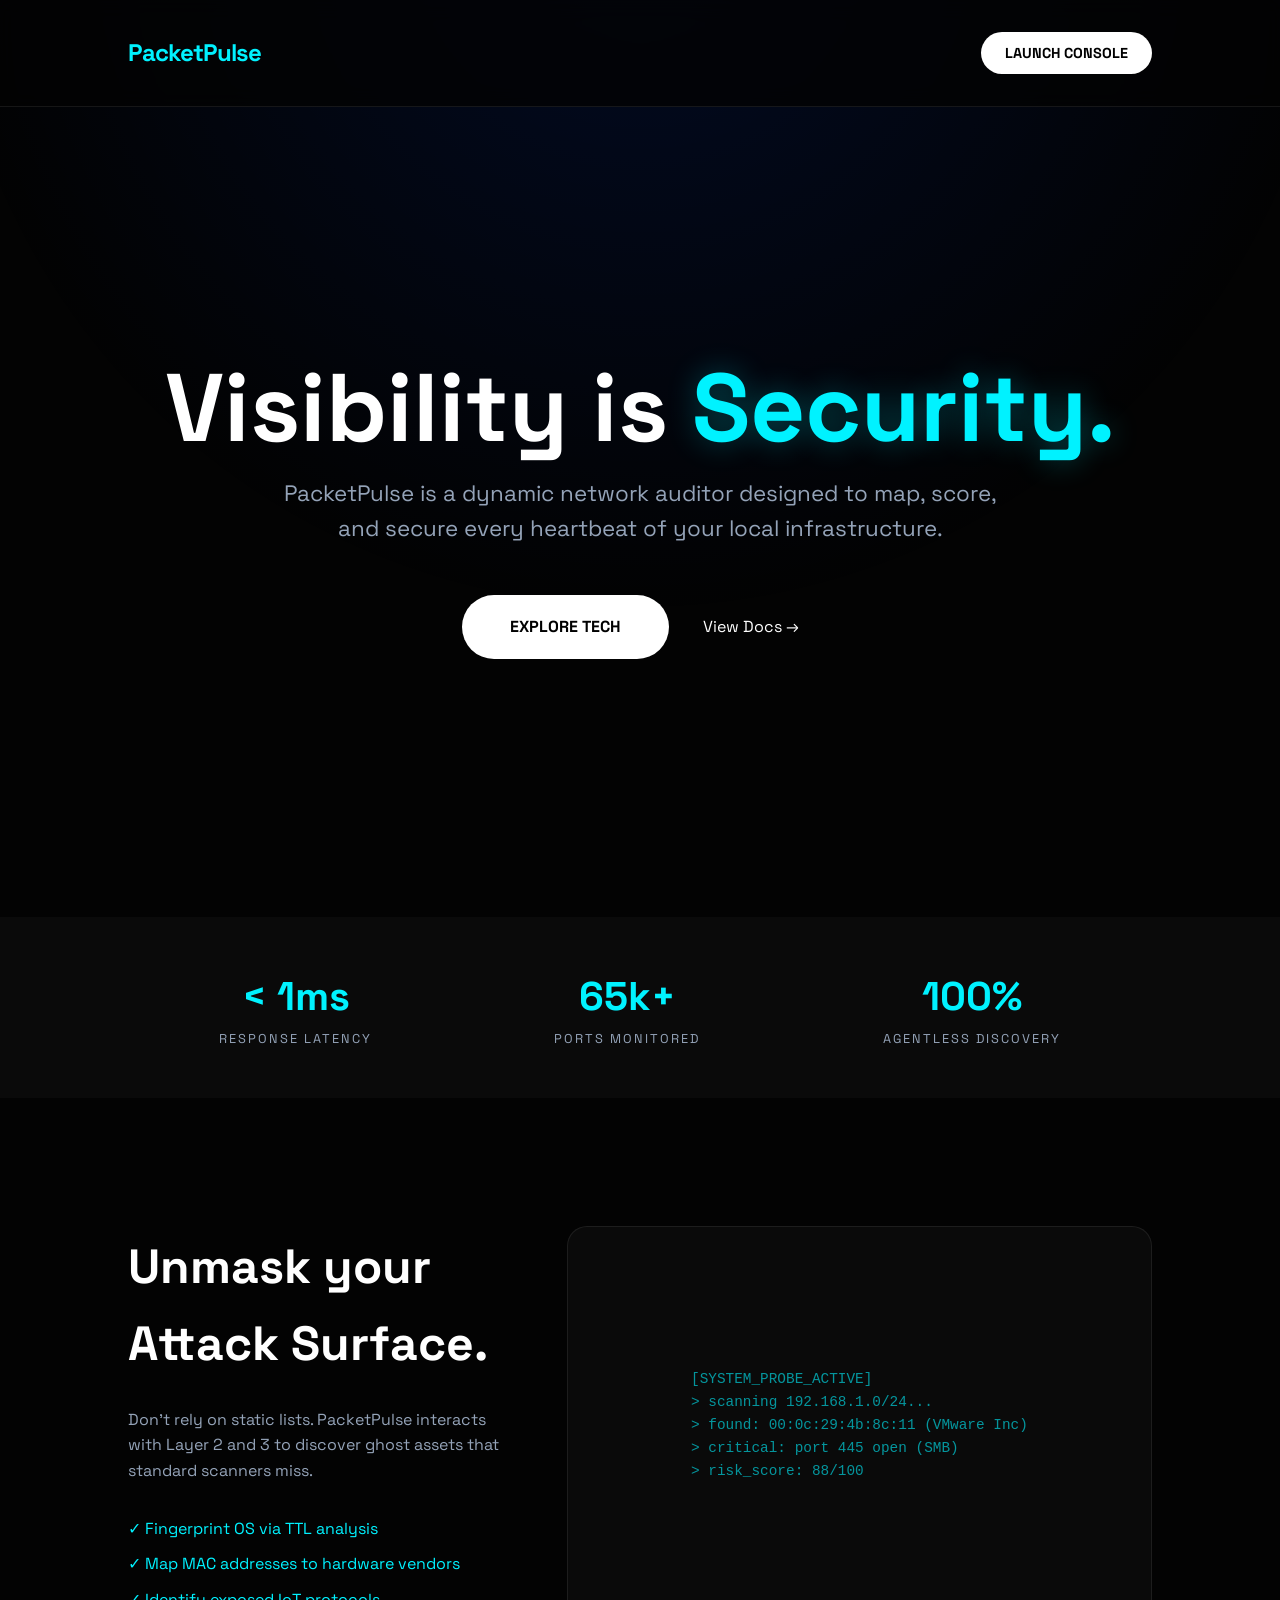
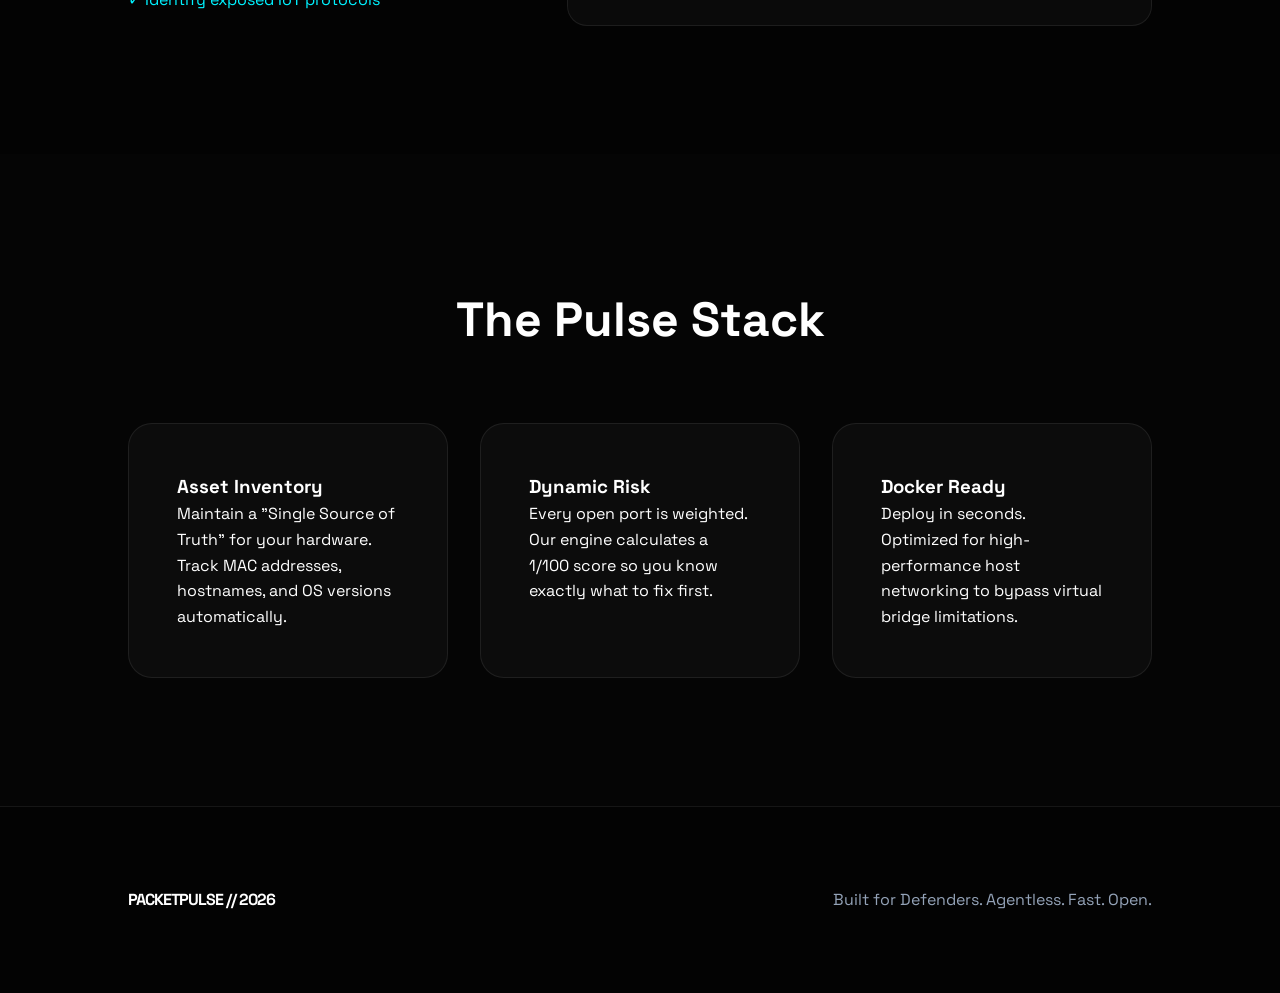
==== index.html @ d73a95e6 "Update and rename lp.py to index.html" ====
<!DOCTYPE html>
<html lang="en">
<head>
    <meta charset="UTF-8">
    <meta name="viewport" content="width=device-width, initial-scale=1.0">
    <title>PacketPulse | Advanced Network Intelligence</title>
    <style>
        @import url('https://fonts.googleapis.com/css2?family=Space+Grotesk:wght@300;500;700&display=swap');

        :root {
            --bg: #030303;
            --accent: #00f2ff;
            --surface: #0a0a0a;
            --glass: rgba(255, 255, 255, 0.03);
            --border: rgba(255, 255, 255, 0.08);
            --text-dim: #94a3b8;
        }

        * { margin: 0; padding: 0; box-sizing: border-box; scroll-behavior: smooth; }
        body { background-color: var(--bg); color: white; font-family: 'Space Grotesk', sans-serif; line-height: 1.6; }

        /* Background Visuals */
        .glow {
            position: fixed; top: 0; left: 50%; transform: translateX(-50%);
            width: 100vw; height: 100vh;
            background: radial-gradient(circle at 50% -10%, #0044ff22 0%, transparent 60%);
            z-index: -1;
        }

        nav { display: flex; justify-content: space-between; align-items: center; padding: 2rem 10%; border-bottom: 1px solid var(--border); position: sticky; top: 0; background: rgba(3,3,3,0.8); backdrop-filter: blur(10px); z-index: 1000; }
        .logo { font-size: 1.5rem; font-weight: 700; color: var(--accent); letter-spacing: -1px; }

        /* Hero */
        header { height: 90vh; display: flex; flex-direction: column; justify-content: center; align-items: center; text-align: center; padding: 0 10%; }
        h1 { font-size: clamp(3.5rem, 10vw, 6rem); margin-bottom: 1.5rem; line-height: 0.9; font-weight: 700; }
        h1 span { color: var(--accent); text-shadow: 0 0 30px rgba(0, 242, 255, 0.3); }
        .subtitle { font-size: 1.4rem; color: var(--text-dim); max-width: 750px; margin-bottom: 3rem; }

        /* Stats Strip */
        .stats-bar { display: flex; justify-content: space-around; padding: 3rem 10%; background: var(--surface); border-y: 1px solid var(--border); }
        .stat-item { text-align: center; }
        .stat-item h2 { font-size: 2.5rem; color: var(--accent); }
        .stat-item p { color: var(--text-dim); text-transform: uppercase; font-size: 0.8rem; letter-spacing: 2px; }

        /* Product Showcase Section */
        .showcase { padding: 8rem 10%; display: flex; align-items: center; gap: 50px; }
        .showcase-text { flex: 1; }
        .showcase-visual { flex: 1.5; background: var(--glass); border: 1px solid var(--border); height: 400px; border-radius: 20px; display: flex; align-items: center; justify-content: center; position: relative; overflow: hidden; }
        .code-box { font-family: monospace; color: var(--accent); opacity: 0.6; padding: 20px; font-size: 0.9rem; }

        /* Tech Stack Grid */
        .stack-section { padding: 8rem 10%; background: #050505; }
        .grid { display: grid; grid-template-columns: repeat(auto-fit, minmax(280px, 1fr)); gap: 2rem; margin-top: 4rem; }
        .card { padding: 3rem; background: var(--glass); border: 1px solid var(--border); border-radius: 24px; transition: 0.4s; }
        .card:hover { border-color: var(--accent); background: rgba(0, 242, 255, 0.02); }

        .cta-btn { background: white; color: black; padding: 1.2rem 3rem; border-radius: 50px; text-decoration: none; font-weight: 700; transition: 0.3s; }
        .cta-btn:hover { background: var(--accent); transform: scale(1.05); }

        footer { padding: 5rem 10%; border-top: 1px solid var(--border); display: flex; justify-content: space-between; align-items: center; color: var(--text-dim); }
    </style>
</head>
<body>
    <div class="glow"></div>
    <nav>
        <div class="logo">PacketPulse</div>
        <a href="#" class="cta-btn" style="padding: 0.6rem 1.5rem; font-size: 0.9rem;">LAUNCH CONSOLE</a>
    </nav>

    <header>
        <h1>Visibility is <span>Security.</span></h1>
        <p class="subtitle">PacketPulse is a dynamic network auditor designed to map, score, and secure every heartbeat of your local infrastructure.</p>
        <div style="display: flex; gap: 15px;">
            <a href="#features" class="cta-btn">EXPLORE TECH</a>
            <a href="#" style="color: white; padding: 1.2rem; text-decoration: none;">View Docs →</a>
        </div>
    </header>

    <div class="stats-bar">
        <div class="stat-item"><h2>< 1ms</h2><p>Response Latency</p></div>
        <div class="stat-item"><h2>65k+</h2><p>Ports Monitored</p></div>
        <div class="stat-item"><h2>100%</h2><p>Agentless Discovery</p></div>
    </div>

    <section id="features" class="showcase">
        <div class="showcase-text">
            <h2 style="font-size: 3rem; margin-bottom: 1.5rem;">Unmask your <br>Attack Surface.</h2>
            <p style="color: var(--text-dim); margin-bottom: 2rem;">Don't rely on static lists. PacketPulse interacts with Layer 2 and 3 to discover ghost assets that standard scanners miss.</p>
            <ul style="list-style: none; color: var(--accent);">
                <li style="margin-bottom: 10px;">✓ Fingerprint OS via TTL analysis</li>
                <li style="margin-bottom: 10px;">✓ Map MAC addresses to hardware vendors</li>
                <li style="margin-bottom: 10px;">✓ Identify exposed IoT protocols</li>
            </ul>
        </div>
        <div class="showcase-visual">
            <div class="code-box">
                [SYSTEM_PROBE_ACTIVE]<br>
                > scanning 192.168.1.0/24...<br>
                > found: 00:0c:29:4b:8c:11 (VMware Inc)<br>
                > critical: port 445 open (SMB)<br>
                > risk_score: 88/100
            </div>
        </div>
    </section>
    
    

    <section class="stack-section">
        <h2 style="text-align: center; font-size: 3rem;">The Pulse Stack</h2>
        <div class="grid">
            <div class="card">
                <h3>Asset Inventory</h3>
                <p>Maintain a "Single Source of Truth" for your hardware. Track MAC addresses, hostnames, and OS versions automatically.</p>
            </div>
            <div class="card">
                <h3>Dynamic Risk</h3>
                <p>Every open port is weighted. Our engine calculates a 1/100 score so you know exactly what to fix first.</p>
            </div>
            <div class="card">
                <h3>Docker Ready</h3>
                <p>Deploy in seconds. Optimized for high-performance host networking to bypass virtual bridge limitations.</p>
            </div>
        </div>
    </section>

    <footer>
        <div class="logo" style="font-size: 1rem; color: white;">PACKETPULSE // 2026</div>
        <div>Built for Defenders. Agentless. Fast. Open.</div>
    </footer>
</body>
</html>
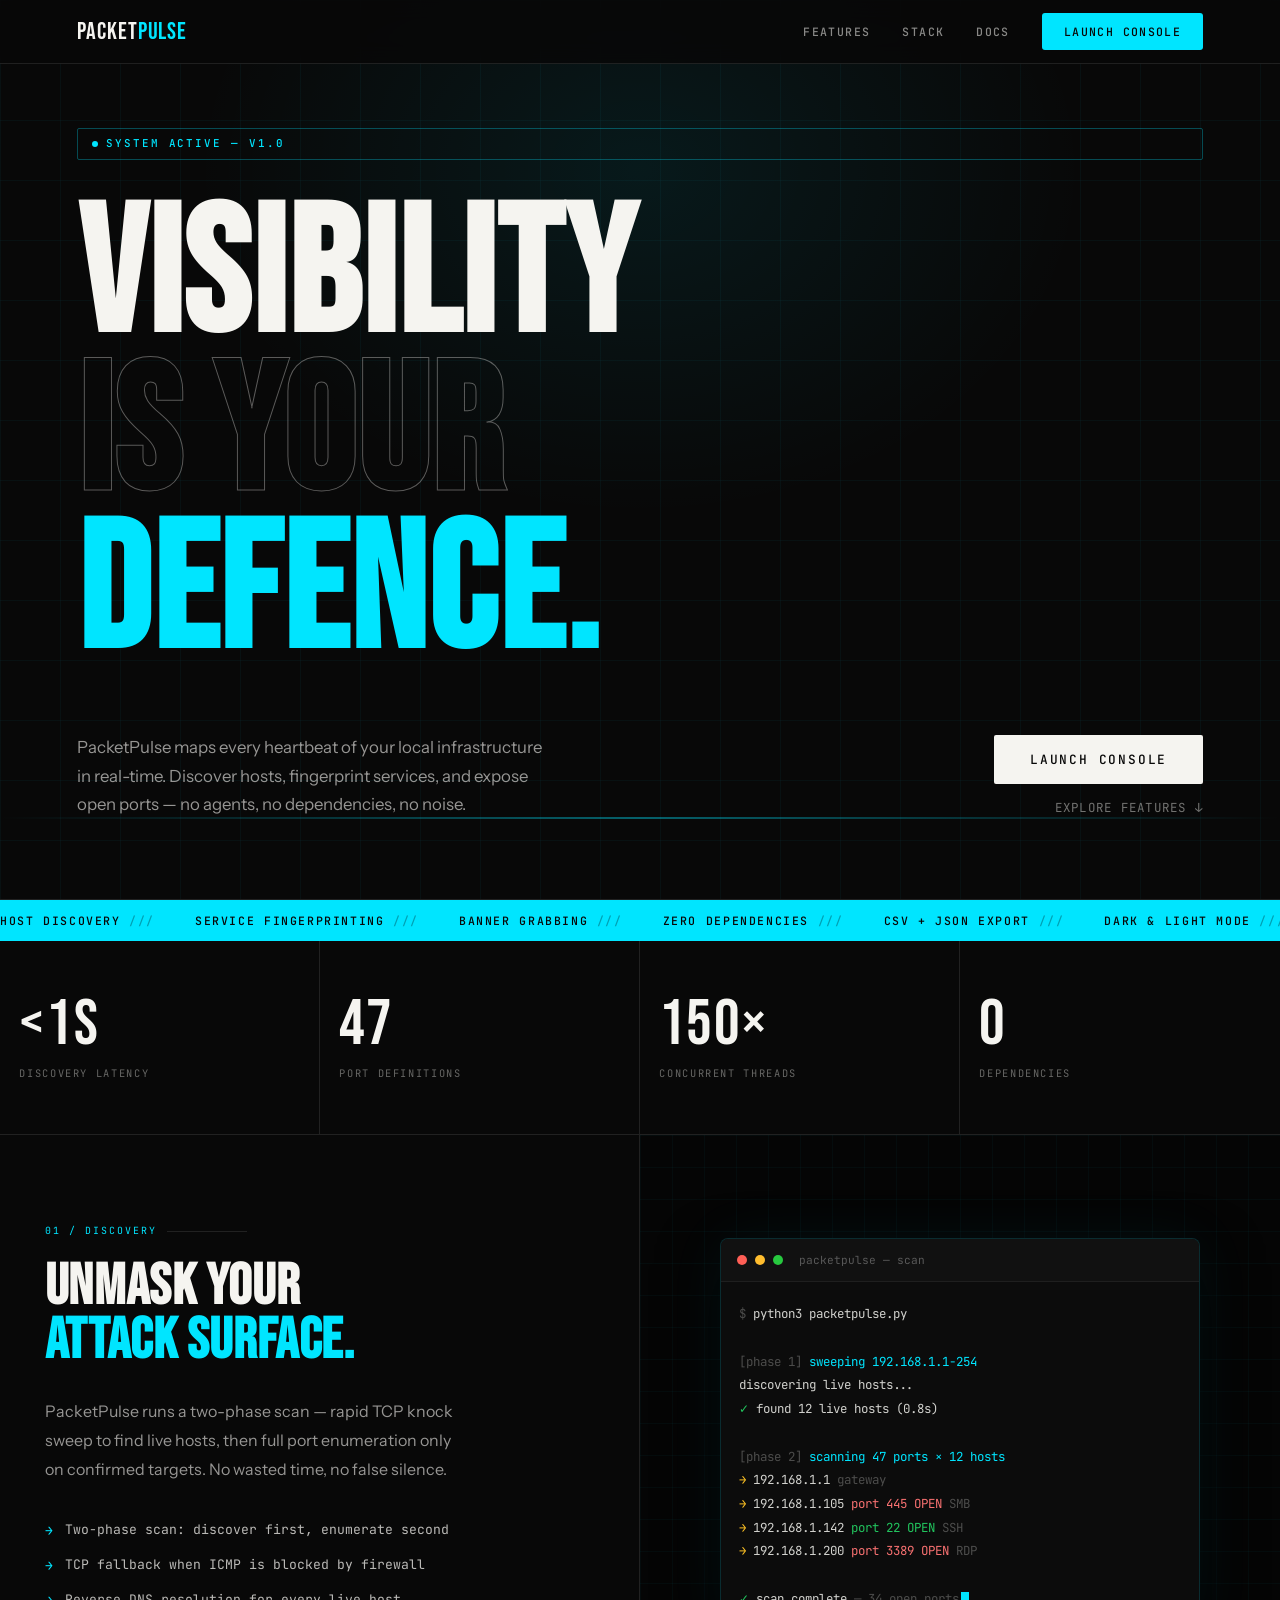
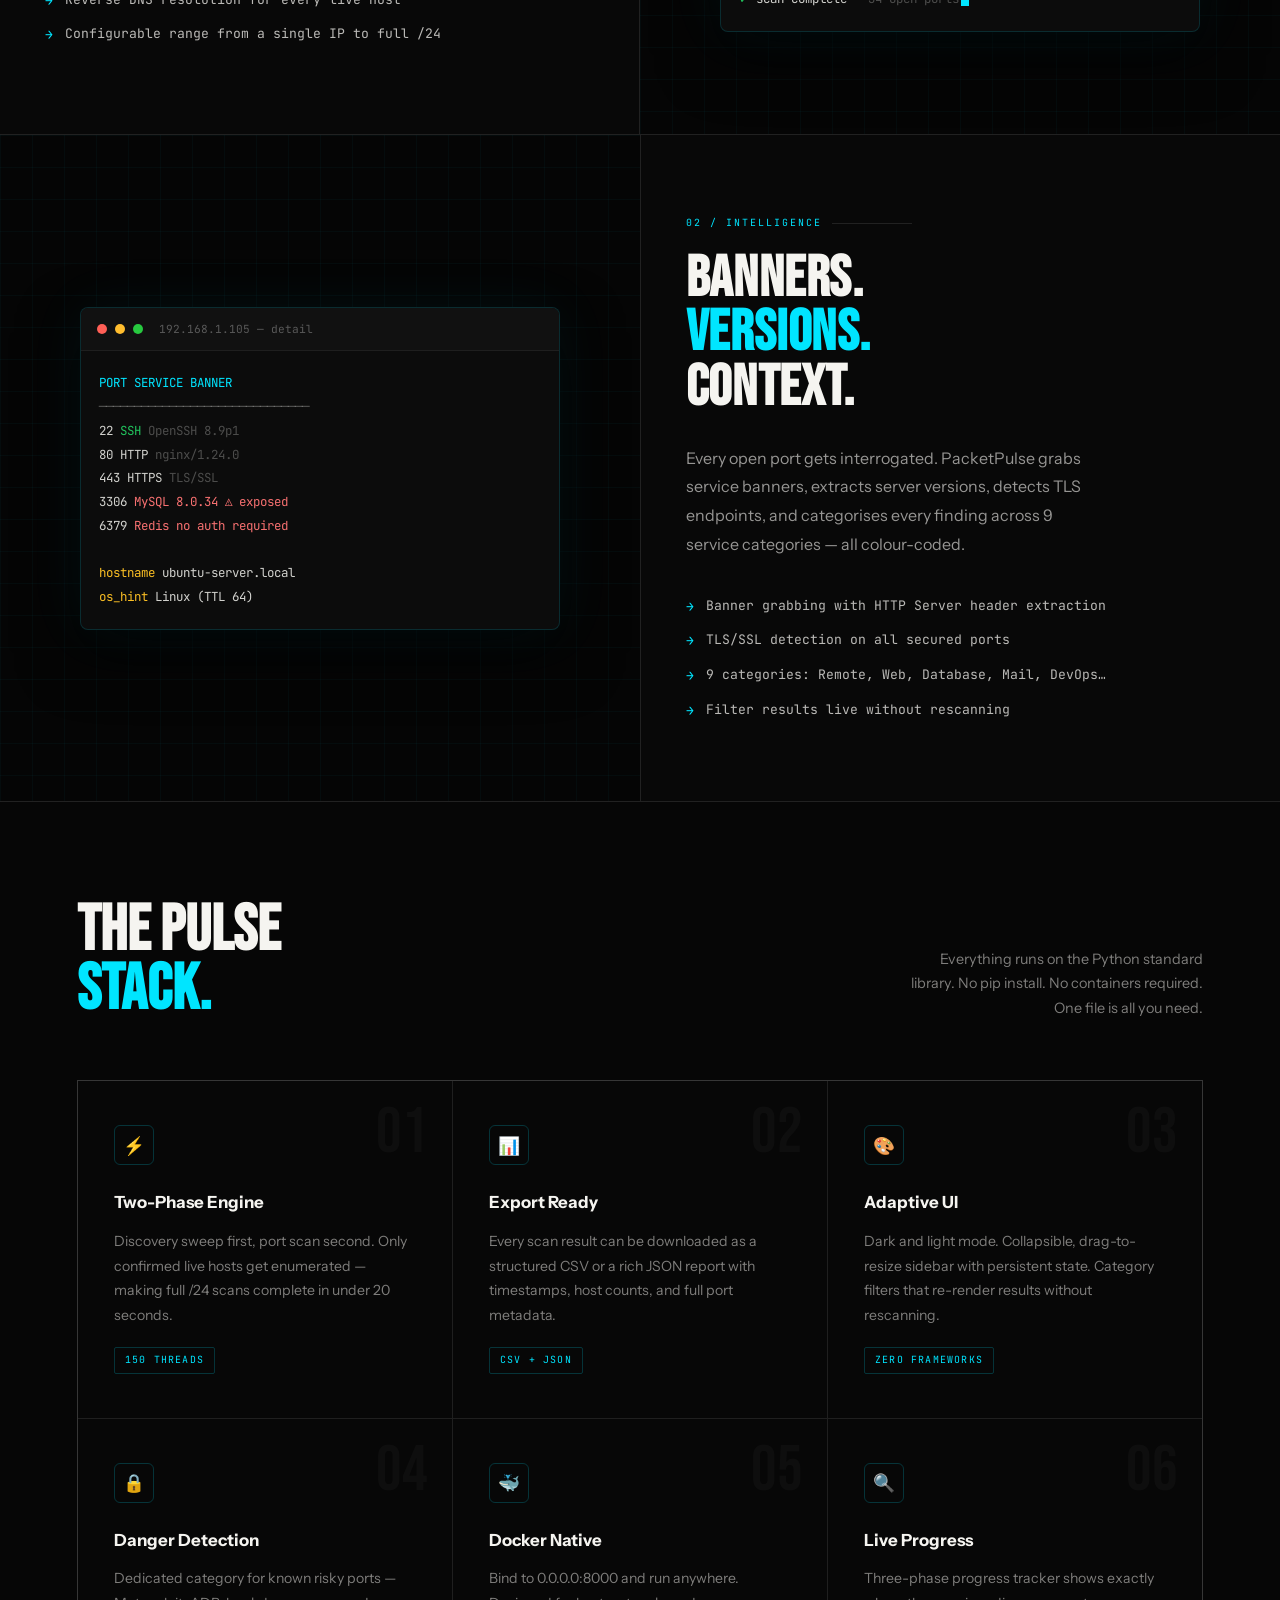
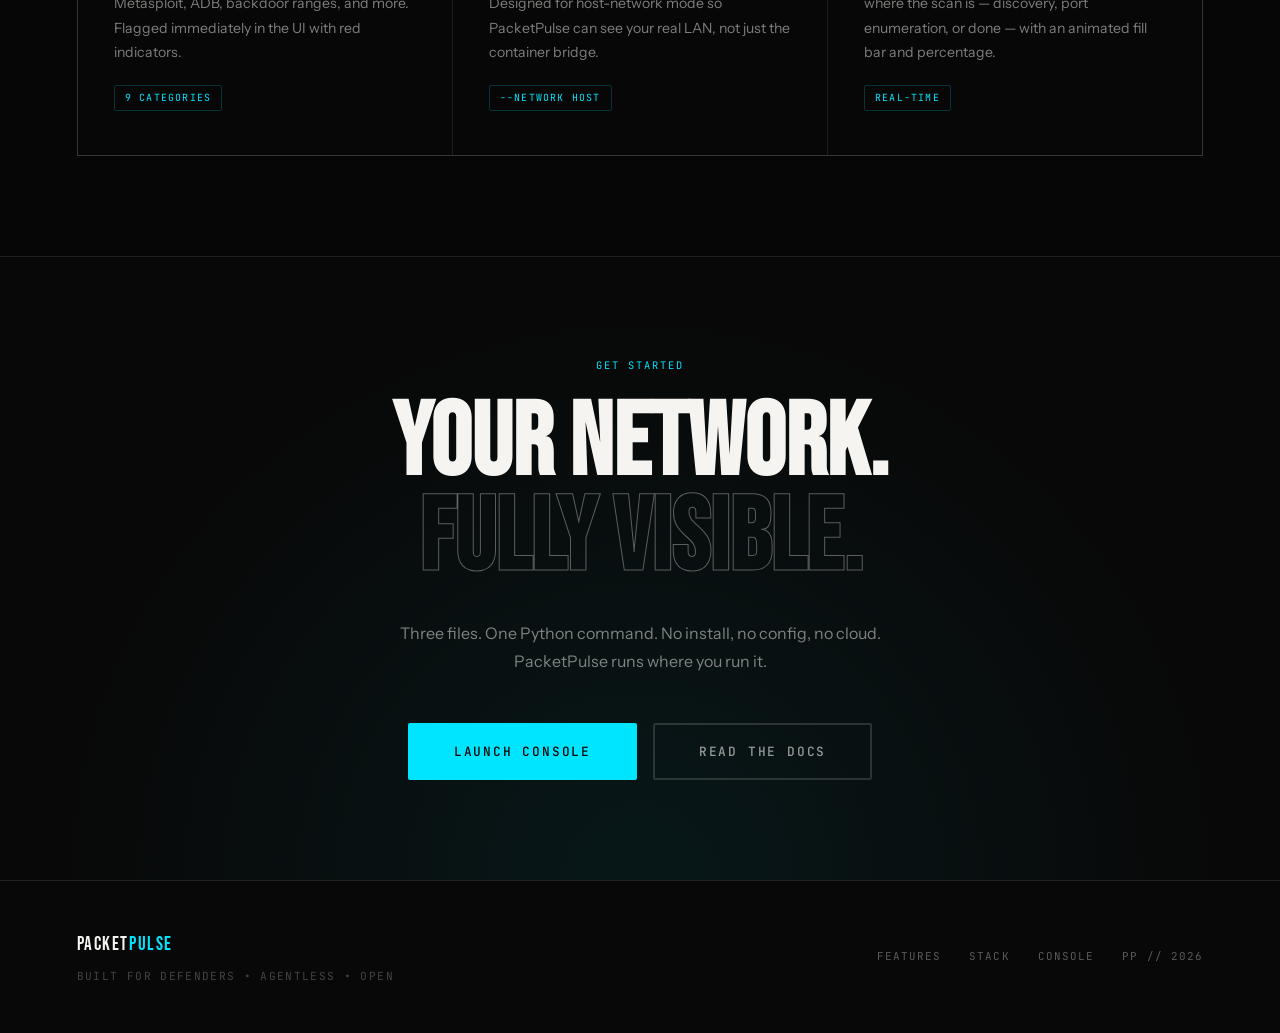
==== commit 0346e16b: "Add files via upload" ====
--- a/index.html
+++ b/index.html
@@ -1,131 +1,976 @@
 <!DOCTYPE html>
 <html lang="en">
 <head>
-    <meta charset="UTF-8">
-    <meta name="viewport" content="width=device-width, initial-scale=1.0">
-    <title>PacketPulse | Advanced Network Intelligence</title>
-    <style>
-        @import url('https://fonts.googleapis.com/css2?family=Space+Grotesk:wght@300;500;700&display=swap');
-
-        :root {
-            --bg: #030303;
-            --accent: #00f2ff;
-            --surface: #0a0a0a;
-            --glass: rgba(255, 255, 255, 0.03);
-            --border: rgba(255, 255, 255, 0.08);
-            --text-dim: #94a3b8;
-        }
-
-        * { margin: 0; padding: 0; box-sizing: border-box; scroll-behavior: smooth; }
-        body { background-color: var(--bg); color: white; font-family: 'Space Grotesk', sans-serif; line-height: 1.6; }
-
-        /* Background Visuals */
-        .glow {
-            position: fixed; top: 0; left: 50%; transform: translateX(-50%);
-            width: 100vw; height: 100vh;
-            background: radial-gradient(circle at 50% -10%, #0044ff22 0%, transparent 60%);
-            z-index: -1;
-        }
-
-        nav { display: flex; justify-content: space-between; align-items: center; padding: 2rem 10%; border-bottom: 1px solid var(--border); position: sticky; top: 0; background: rgba(3,3,3,0.8); backdrop-filter: blur(10px); z-index: 1000; }
-        .logo { font-size: 1.5rem; font-weight: 700; color: var(--accent); letter-spacing: -1px; }
-
-        /* Hero */
-        header { height: 90vh; display: flex; flex-direction: column; justify-content: center; align-items: center; text-align: center; padding: 0 10%; }
-        h1 { font-size: clamp(3.5rem, 10vw, 6rem); margin-bottom: 1.5rem; line-height: 0.9; font-weight: 700; }
-        h1 span { color: var(--accent); text-shadow: 0 0 30px rgba(0, 242, 255, 0.3); }
-        .subtitle { font-size: 1.4rem; color: var(--text-dim); max-width: 750px; margin-bottom: 3rem; }
-
-        /* Stats Strip */
-        .stats-bar { display: flex; justify-content: space-around; padding: 3rem 10%; background: var(--surface); border-y: 1px solid var(--border); }
-        .stat-item { text-align: center; }
-        .stat-item h2 { font-size: 2.5rem; color: var(--accent); }
-        .stat-item p { color: var(--text-dim); text-transform: uppercase; font-size: 0.8rem; letter-spacing: 2px; }
-
-        /* Product Showcase Section */
-        .showcase { padding: 8rem 10%; display: flex; align-items: center; gap: 50px; }
-        .showcase-text { flex: 1; }
-        .showcase-visual { flex: 1.5; background: var(--glass); border: 1px solid var(--border); height: 400px; border-radius: 20px; display: flex; align-items: center; justify-content: center; position: relative; overflow: hidden; }
-        .code-box { font-family: monospace; color: var(--accent); opacity: 0.6; padding: 20px; font-size: 0.9rem; }
-
-        /* Tech Stack Grid */
-        .stack-section { padding: 8rem 10%; background: #050505; }
-        .grid { display: grid; grid-template-columns: repeat(auto-fit, minmax(280px, 1fr)); gap: 2rem; margin-top: 4rem; }
-        .card { padding: 3rem; background: var(--glass); border: 1px solid var(--border); border-radius: 24px; transition: 0.4s; }
-        .card:hover { border-color: var(--accent); background: rgba(0, 242, 255, 0.02); }
-
-        .cta-btn { background: white; color: black; padding: 1.2rem 3rem; border-radius: 50px; text-decoration: none; font-weight: 700; transition: 0.3s; }
-        .cta-btn:hover { background: var(--accent); transform: scale(1.05); }
-
-        footer { padding: 5rem 10%; border-top: 1px solid var(--border); display: flex; justify-content: space-between; align-items: center; color: var(--text-dim); }
-    </style>
+  <meta charset="UTF-8">
+  <meta name="viewport" content="width=device-width, initial-scale=1.0">
+  <title>PacketPulse | Network Intelligence</title>
+  <link rel="preconnect" href="https://fonts.googleapis.com">
+  <link href="https://fonts.googleapis.com/css2?family=Bebas+Neue&family=Instrument+Sans:wght@400;500;600;700&family=JetBrains+Mono:wght@400;500&display=swap" rel="stylesheet">
+  <style>
+    /* ── TOKENS ── */
+    :root {
+      --black:   #080808;
+      --white:   #f5f4f0;
+      --ink:     #111111;
+      --paper:   #f5f4f0;
+      --cyan:    #00e5ff;
+      --red:     #ff2d2d;
+      --dim:     #6b7280;
+      --rule:    rgba(255,255,255,0.1);
+      --rule-dk: rgba(0,0,0,0.1);
+      --mono:    'JetBrains Mono', monospace;
+      --sans:    'Instrument Sans', sans-serif;
+      --display: 'Bebas Neue', sans-serif;
+    }
+
+    /* ── RESET ── */
+    *, *::before, *::after { box-sizing: border-box; margin: 0; padding: 0; }
+    html { scroll-behavior: smooth; }
+    body {
+      background: var(--black);
+      color: var(--white);
+      font-family: var(--sans);
+      font-size: 16px;
+      line-height: 1.65;
+      overflow-x: hidden;
+      -webkit-font-smoothing: antialiased;
+    }
+    a { text-decoration: none; }
+
+    /* ── CURSOR ── */
+    body { cursor: crosshair; }
+    a, button { cursor: pointer; }
+
+    /* ── NAV ── */
+    nav {
+      position: fixed;
+      top: 0; left: 0; right: 0;
+      z-index: 100;
+      display: flex;
+      align-items: center;
+      justify-content: space-between;
+      padding: 0 6%;
+      height: 64px;
+      border-bottom: 1px solid var(--rule);
+      background: rgba(8,8,8,0.85);
+      backdrop-filter: blur(12px);
+    }
+    .nav-logo {
+      font-family: var(--display);
+      font-size: 1.5rem;
+      letter-spacing: 0.04em;
+      color: var(--white);
+    }
+    .nav-logo em { font-style: normal; color: var(--cyan); }
+    .nav-right { display: flex; align-items: center; gap: 32px; }
+    .nav-link {
+      font-family: var(--mono);
+      font-size: 0.72rem;
+      font-weight: 500;
+      letter-spacing: 0.12em;
+      text-transform: uppercase;
+      color: rgba(245,244,240,0.55);
+      transition: color 0.2s;
+    }
+    .nav-link:hover { color: var(--white); }
+    .nav-cta {
+      font-family: var(--mono);
+      font-size: 0.72rem;
+      font-weight: 500;
+      letter-spacing: 0.12em;
+      text-transform: uppercase;
+      color: var(--black);
+      background: var(--cyan);
+      padding: 9px 22px;
+      border-radius: 3px;
+      transition: background 0.2s, transform 0.15s;
+    }
+    .nav-cta:hover { background: #fff; transform: translateY(-1px); }
+
+    /* ── HERO ── */
+    .hero {
+      min-height: 100vh;
+      display: flex;
+      flex-direction: column;
+      justify-content: flex-end;
+      padding: 0 6% 80px;
+      padding-top: 64px;
+      position: relative;
+      border-bottom: 1px solid var(--rule);
+      overflow: hidden;
+    }
+
+    /* Animated scan grid */
+    .hero-grid {
+      position: absolute;
+      inset: 0;
+      background-image:
+        linear-gradient(rgba(0,229,255,0.04) 1px, transparent 1px),
+        linear-gradient(90deg, rgba(0,229,255,0.04) 1px, transparent 1px);
+      background-size: 60px 60px;
+      animation: gridDrift 20s linear infinite;
+    }
+    @keyframes gridDrift {
+      from { background-position: 0 0; }
+      to   { background-position: 60px 60px; }
+    }
+
+    /* Radial glow */
+    .hero-glow {
+      position: absolute;
+      top: -20%;
+      left: 50%;
+      transform: translateX(-50%);
+      width: 900px;
+      height: 700px;
+      background: radial-gradient(ellipse at center, rgba(0,229,255,0.08) 0%, transparent 70%);
+      pointer-events: none;
+    }
+
+    /* Scan line */
+    .scan-line {
+      position: absolute;
+      left: 0; right: 0;
+      height: 2px;
+      background: linear-gradient(90deg, transparent, var(--cyan), transparent);
+      animation: scanDown 4s ease-in-out infinite;
+      opacity: 0.4;
+    }
+    @keyframes scanDown {
+      0%   { top: 0%; opacity: 0; }
+      10%  { opacity: 0.4; }
+      90%  { opacity: 0.4; }
+      100% { top: 100%; opacity: 0; }
+    }
+
+    /* Label chip */
+    .hero-chip {
+      font-family: var(--mono);
+      font-size: 0.68rem;
+      font-weight: 500;
+      letter-spacing: 0.18em;
+      text-transform: uppercase;
+      color: var(--cyan);
+      border: 1px solid rgba(0,229,255,0.3);
+      padding: 6px 14px;
+      border-radius: 2px;
+      display: inline-flex;
+      align-items: center;
+      gap: 8px;
+      margin-bottom: 40px;
+      position: relative;
+      z-index: 1;
+    }
+    .hero-chip::before {
+      content: '';
+      width: 6px; height: 6px;
+      border-radius: 50%;
+      background: var(--cyan);
+      animation: blink 1.4s infinite;
+    }
+    @keyframes blink { 0%,100%{opacity:1} 50%{opacity:0.2} }
+
+    .hero-heading {
+      font-family: var(--display);
+      font-size: clamp(5rem, 14vw, 13rem);
+      line-height: 0.88;
+      letter-spacing: 0.01em;
+      position: relative;
+      z-index: 1;
+      animation: fadeUp 0.9s ease both;
+    }
+    .hero-heading .line-1 { display: block; }
+    .hero-heading .line-2 {
+      display: block;
+      color: transparent;
+      -webkit-text-stroke: 1px rgba(245,244,240,0.35);
+      animation: fadeUp 0.9s 0.15s ease both;
+    }
+    .hero-heading .line-3 {
+      display: block;
+      color: var(--cyan);
+      animation: fadeUp 0.9s 0.3s ease both;
+    }
+
+    @keyframes fadeUp {
+      from { opacity:0; transform: translateY(40px); }
+      to   { opacity:1; transform: translateY(0); }
+    }
+
+    .hero-bottom {
+      display: flex;
+      align-items: flex-end;
+      justify-content: space-between;
+      margin-top: 60px;
+      position: relative;
+      z-index: 1;
+      animation: fadeUp 0.9s 0.45s ease both;
+    }
+    .hero-desc {
+      max-width: 480px;
+      font-size: 1.05rem;
+      color: rgba(245,244,240,0.6);
+      line-height: 1.7;
+    }
+    .hero-actions {
+      display: flex;
+      flex-direction: column;
+      align-items: flex-end;
+      gap: 14px;
+    }
+    .btn-primary {
+      font-family: var(--mono);
+      font-size: 0.8rem;
+      font-weight: 500;
+      letter-spacing: 0.14em;
+      text-transform: uppercase;
+      color: var(--black);
+      background: var(--white);
+      padding: 14px 36px;
+      border-radius: 2px;
+      border: none;
+      display: inline-block;
+      transition: background 0.2s, transform 0.15s;
+    }
+    .btn-primary:hover { background: var(--cyan); transform: translateY(-2px); }
+    .btn-ghost {
+      font-family: var(--mono);
+      font-size: 0.78rem;
+      letter-spacing: 0.1em;
+      text-transform: uppercase;
+      color: rgba(245,244,240,0.45);
+      transition: color 0.2s;
+    }
+    .btn-ghost:hover { color: var(--white); }
+
+    /* ── STATS TICKER ── */
+    .ticker {
+      background: var(--cyan);
+      overflow: hidden;
+      white-space: nowrap;
+    }
+    .ticker-inner {
+      display: inline-flex;
+      animation: ticker 28s linear infinite;
+    }
+    .ticker-item {
+      font-family: var(--mono);
+      font-size: 0.72rem;
+      font-weight: 500;
+      letter-spacing: 0.14em;
+      text-transform: uppercase;
+      color: var(--black);
+      padding: 11px 40px 11px 0;
+    }
+    .ticker-sep { color: rgba(0,0,0,0.3); }
+    @keyframes ticker {
+      from { transform: translateX(0); }
+      to   { transform: translateX(-50%); }
+    }
+
+    /* ── STATS STRIP ── */
+    .stats {
+      display: grid;
+      grid-template-columns: repeat(4, 1fr);
+      border-bottom: 1px solid var(--rule);
+    }
+    .stat {
+      padding: 52px 6%;
+      border-right: 1px solid var(--rule);
+      position: relative;
+      overflow: hidden;
+    }
+    .stat:last-child { border-right: none; }
+    .stat-num {
+      font-family: var(--display);
+      font-size: 4rem;
+      letter-spacing: 0.02em;
+      color: var(--white);
+      line-height: 1;
+      margin-bottom: 8px;
+      transition: color 0.3s;
+    }
+    .stat:hover .stat-num { color: var(--cyan); }
+    .stat-label {
+      font-family: var(--mono);
+      font-size: 0.65rem;
+      letter-spacing: 0.16em;
+      text-transform: uppercase;
+      color: rgba(245,244,240,0.4);
+    }
+    .stat::after {
+      content: '';
+      position: absolute;
+      bottom: 0; left: 0; right: 0;
+      height: 2px;
+      background: var(--cyan);
+      transform: scaleX(0);
+      transform-origin: left;
+      transition: transform 0.4s ease;
+    }
+    .stat:hover::after { transform: scaleX(1); }
+
+    /* ── SECTION BASE ── */
+    section { position: relative; }
+    .section-label {
+      font-family: var(--mono);
+      font-size: 0.62rem;
+      letter-spacing: 0.2em;
+      text-transform: uppercase;
+      color: var(--cyan);
+      margin-bottom: 20px;
+      display: flex;
+      align-items: center;
+      gap: 10px;
+    }
+    .section-label::after {
+      content: '';
+      flex: 1;
+      height: 1px;
+      background: var(--rule);
+      max-width: 80px;
+    }
+
+    /* ── FEATURE SPLIT ── */
+    .feature-split {
+      display: grid;
+      grid-template-columns: 1fr 1fr;
+      min-height: 600px;
+      border-bottom: 1px solid var(--rule);
+    }
+    .feature-split:nth-child(even) { direction: rtl; }
+    .feature-split:nth-child(even) > * { direction: ltr; }
+
+    .split-text {
+      padding: 80px 7%;
+      display: flex;
+      flex-direction: column;
+      justify-content: center;
+      border-right: 1px solid var(--rule);
+    }
+    .feature-split:nth-child(even) .split-text { border-right: none; border-left: 1px solid var(--rule); }
+
+    .split-heading {
+      font-family: var(--display);
+      font-size: clamp(2.5rem, 4.5vw, 4rem);
+      line-height: 0.95;
+      margin-bottom: 28px;
+      letter-spacing: 0.01em;
+    }
+    .split-heading em { font-style: normal; color: var(--cyan); }
+    .split-body {
+      font-size: 1rem;
+      color: rgba(245,244,240,0.6);
+      max-width: 420px;
+      margin-bottom: 36px;
+      line-height: 1.8;
+    }
+    .feature-list {
+      list-style: none;
+      display: flex;
+      flex-direction: column;
+      gap: 12px;
+    }
+    .feature-list li {
+      display: flex;
+      align-items: flex-start;
+      gap: 12px;
+      font-family: var(--mono);
+      font-size: 0.82rem;
+      color: rgba(245,244,240,0.75);
+    }
+    .feature-list li::before {
+      content: '→';
+      color: var(--cyan);
+      flex-shrink: 0;
+      margin-top: 1px;
+    }
+
+    /* Terminal visual */
+    .split-visual {
+      padding: 60px 7%;
+      display: flex;
+      align-items: center;
+      justify-content: center;
+      background: #050505;
+      position: relative;
+      overflow: hidden;
+    }
+    .split-visual::before {
+      content: '';
+      position: absolute;
+      inset: 0;
+      background-image:
+        linear-gradient(rgba(0,229,255,0.03) 1px, transparent 1px),
+        linear-gradient(90deg, rgba(0,229,255,0.03) 1px, transparent 1px);
+      background-size: 32px 32px;
+    }
+
+    .terminal {
+      width: 100%;
+      max-width: 480px;
+      background: #0c0c0c;
+      border: 1px solid rgba(0,229,255,0.15);
+      border-radius: 8px;
+      overflow: hidden;
+      position: relative;
+      z-index: 1;
+      box-shadow: 0 0 60px rgba(0,229,255,0.06), 0 24px 60px rgba(0,0,0,0.6);
+    }
+    .term-bar {
+      padding: 12px 16px;
+      background: #111;
+      border-bottom: 1px solid rgba(255,255,255,0.06);
+      display: flex;
+      align-items: center;
+      gap: 8px;
+    }
+    .term-dot {
+      width: 10px; height: 10px;
+      border-radius: 50%;
+    }
+    .term-dot.r { background: #ff5f56; }
+    .term-dot.y { background: #ffbd2e; }
+    .term-dot.g { background: #27c93f; }
+    .term-title {
+      font-family: var(--mono);
+      font-size: 0.7rem;
+      color: rgba(255,255,255,0.3);
+      margin-left: 8px;
+    }
+    .term-body {
+      padding: 20px 18px;
+      font-family: var(--mono);
+      font-size: 0.78rem;
+      line-height: 1.9;
+    }
+    .t-dim   { color: rgba(245,244,240,0.28); }
+    .t-cyan  { color: var(--cyan); }
+    .t-green { color: #22c55e; }
+    .t-red   { color: #f87171; }
+    .t-white { color: rgba(245,244,240,0.85); }
+    .t-amber { color: #fbbf24; }
+    .cursor {
+      display: inline-block;
+      width: 8px; height: 14px;
+      background: var(--cyan);
+      margin-left: 2px;
+      vertical-align: middle;
+      animation: cursorBlink 1.1s step-end infinite;
+    }
+    @keyframes cursorBlink { 0%,100%{opacity:1} 50%{opacity:0} }
+
+    /* Topology visual */
+    .topology {
+      width: 100%;
+      max-width: 420px;
+      position: relative;
+      z-index: 1;
+    }
+    .topo-node {
+      position: absolute;
+      width: 44px; height: 44px;
+      border-radius: 50%;
+      border: 1.5px solid;
+      display: flex;
+      align-items: center;
+      justify-content: center;
+      font-family: var(--mono);
+      font-size: 0.6rem;
+      color: rgba(245,244,240,0.7);
+      background: #0c0c0c;
+    }
+    .topo-svg { width: 100%; height: 320px; }
+
+    /* ── CARDS GRID ── */
+    .cards-section {
+      padding: 100px 6%;
+      background: #060606;
+      border-bottom: 1px solid var(--rule);
+    }
+    .cards-header {
+      display: flex;
+      align-items: flex-end;
+      justify-content: space-between;
+      margin-bottom: 60px;
+    }
+    .cards-heading {
+      font-family: var(--display);
+      font-size: clamp(2.5rem, 5vw, 4.5rem);
+      line-height: 0.92;
+      max-width: 500px;
+    }
+    .cards-heading em { font-style: normal; color: var(--cyan); }
+    .cards-sub {
+      font-size: 0.9rem;
+      color: rgba(245,244,240,0.5);
+      max-width: 300px;
+      text-align: right;
+      line-height: 1.7;
+    }
+    .cards-grid {
+      display: grid;
+      grid-template-columns: repeat(3, 1fr);
+      gap: 1px;
+      background: var(--rule);
+      border: 1px solid var(--rule);
+    }
+    .c-card {
+      background: #070707;
+      padding: 44px 36px;
+      position: relative;
+      overflow: hidden;
+      transition: background 0.3s;
+    }
+    .c-card:hover { background: #0d0d0d; }
+    .c-card::before {
+      content: attr(data-num);
+      position: absolute;
+      top: 20px; right: 24px;
+      font-family: var(--display);
+      font-size: 4rem;
+      color: rgba(255,255,255,0.03);
+      line-height: 1;
+      pointer-events: none;
+    }
+    .c-card-icon {
+      width: 40px; height: 40px;
+      border: 1px solid rgba(0,229,255,0.2);
+      border-radius: 6px;
+      display: flex;
+      align-items: center;
+      justify-content: center;
+      font-size: 1.1rem;
+      margin-bottom: 24px;
+      color: var(--cyan);
+      transition: background 0.3s, border-color 0.3s;
+    }
+    .c-card:hover .c-card-icon { background: rgba(0,229,255,0.08); border-color: var(--cyan); }
+    .c-card-title {
+      font-family: var(--sans);
+      font-size: 1.05rem;
+      font-weight: 700;
+      color: var(--white);
+      margin-bottom: 12px;
+    }
+    .c-card-body {
+      font-size: 0.88rem;
+      color: rgba(245,244,240,0.5);
+      line-height: 1.75;
+    }
+    .c-card-tag {
+      display: inline-block;
+      margin-top: 20px;
+      font-family: var(--mono);
+      font-size: 0.62rem;
+      letter-spacing: 0.12em;
+      text-transform: uppercase;
+      color: var(--cyan);
+      padding: 4px 10px;
+      border: 1px solid rgba(0,229,255,0.2);
+      border-radius: 2px;
+    }
+
+    /* ── MARQUEE CTA ── */
+    .marquee-cta {
+      padding: 100px 6%;
+      display: flex;
+      flex-direction: column;
+      align-items: center;
+      text-align: center;
+      border-bottom: 1px solid var(--rule);
+      position: relative;
+      overflow: hidden;
+    }
+    .marquee-cta::before {
+      content: '';
+      position: absolute;
+      inset: 0;
+      background: radial-gradient(ellipse at center bottom, rgba(0,229,255,0.07) 0%, transparent 65%);
+    }
+    .cta-overline {
+      font-family: var(--mono);
+      font-size: 0.65rem;
+      letter-spacing: 0.2em;
+      text-transform: uppercase;
+      color: var(--cyan);
+      margin-bottom: 24px;
+      position: relative;
+    }
+    .cta-heading {
+      font-family: var(--display);
+      font-size: clamp(3rem, 8vw, 7rem);
+      line-height: 0.92;
+      max-width: 900px;
+      margin-bottom: 32px;
+      position: relative;
+    }
+    .cta-heading em { font-style: normal; color: transparent; -webkit-text-stroke: 1px rgba(245,244,240,0.35); }
+    .cta-sub {
+      font-size: 1rem;
+      color: rgba(245,244,240,0.5);
+      max-width: 520px;
+      margin-bottom: 48px;
+      line-height: 1.75;
+      position: relative;
+    }
+    .cta-btns {
+      display: flex;
+      gap: 16px;
+      position: relative;
+    }
+    .btn-lg {
+      font-family: var(--mono);
+      font-size: 0.8rem;
+      font-weight: 500;
+      letter-spacing: 0.14em;
+      text-transform: uppercase;
+      padding: 16px 44px;
+      border-radius: 2px;
+      display: inline-block;
+      transition: all 0.2s;
+    }
+    .btn-lg.fill {
+      background: var(--cyan);
+      color: var(--black);
+      border: 2px solid var(--cyan);
+    }
+    .btn-lg.fill:hover { background: var(--white); border-color: var(--white); transform: translateY(-2px); }
+    .btn-lg.outline {
+      background: transparent;
+      color: rgba(245,244,240,0.6);
+      border: 2px solid rgba(245,244,240,0.15);
+    }
+    .btn-lg.outline:hover { border-color: rgba(245,244,240,0.5); color: var(--white); }
+
+    /* ── FOOTER ── */
+    footer {
+      padding: 48px 6%;
+      display: flex;
+      align-items: center;
+      justify-content: space-between;
+      flex-wrap: wrap;
+      gap: 20px;
+    }
+    .foot-logo {
+      font-family: var(--display);
+      font-size: 1.2rem;
+      letter-spacing: 0.08em;
+      color: var(--white);
+    }
+    .foot-logo em { font-style: normal; color: var(--cyan); }
+    .foot-tagline {
+      font-family: var(--mono);
+      font-size: 0.7rem;
+      letter-spacing: 0.12em;
+      color: rgba(245,244,240,0.25);
+      text-transform: uppercase;
+    }
+    .foot-links {
+      display: flex;
+      gap: 28px;
+    }
+    .foot-link {
+      font-family: var(--mono);
+      font-size: 0.68rem;
+      letter-spacing: 0.1em;
+      text-transform: uppercase;
+      color: rgba(245,244,240,0.35);
+      transition: color 0.2s;
+    }
+    .foot-link:hover { color: var(--cyan); }
+
+    /* ── SCROLL ANIMATIONS ── */
+    .reveal {
+      opacity: 0;
+      transform: translateY(28px);
+      transition: opacity 0.7s ease, transform 0.7s ease;
+    }
+    .reveal.visible {
+      opacity: 1;
+      transform: translateY(0);
+    }
+
+    /* ── RESPONSIVE ── */
+    @media (max-width: 900px) {
+      .feature-split { grid-template-columns: 1fr; }
+      .feature-split:nth-child(even) { direction: ltr; }
+      .split-text { border-right: none; border-bottom: 1px solid var(--rule); }
+      .stats { grid-template-columns: repeat(2, 1fr); }
+      .stat:nth-child(2) { border-right: none; }
+      .stat:nth-child(3) { border-top: 1px solid var(--rule); }
+      .cards-grid { grid-template-columns: 1fr; }
+      .cards-header { flex-direction: column; align-items: flex-start; gap: 16px; }
+      .cards-sub { text-align: left; }
+      .hero-bottom { flex-direction: column; align-items: flex-start; gap: 32px; }
+      .hero-actions { align-items: flex-start; }
+      nav .nav-right .nav-link { display: none; }
+    }
+  </style>
 </head>
 <body>
-    <div class="glow"></div>
-    <nav>
-        <div class="logo">PacketPulse</div>
-        <a href="#" class="cta-btn" style="padding: 0.6rem 1.5rem; font-size: 0.9rem;">LAUNCH CONSOLE</a>
-    </nav>
-
-    <header>
-        <h1>Visibility is <span>Security.</span></h1>
-        <p class="subtitle">PacketPulse is a dynamic network auditor designed to map, score, and secure every heartbeat of your local infrastructure.</p>
-        <div style="display: flex; gap: 15px;">
-            <a href="#features" class="cta-btn">EXPLORE TECH</a>
-            <a href="#" style="color: white; padding: 1.2rem; text-decoration: none;">View Docs →</a>
+
+  <!-- NAV -->
+  <nav>
+    <div class="nav-logo">Packet<em>Pulse</em></div>
+    <div class="nav-right">
+      <a href="#features" class="nav-link">Features</a>
+      <a href="#stack" class="nav-link">Stack</a>
+      <a href="#start" class="nav-link">Docs</a>
+      <a href="/pulse" class="nav-cta">Launch Console</a>
+    </div>
+  </nav>
+
+  <!-- HERO -->
+  <section class="hero">
+    <div class="hero-grid"></div>
+    <div class="hero-glow"></div>
+    <div class="scan-line"></div>
+
+    <div class="hero-chip">System Active &mdash; v1.0</div>
+
+    <h1 class="hero-heading">
+      <span class="line-1">Visibility</span>
+      <span class="line-2">is Your</span>
+      <span class="line-3">Defence.</span>
+    </h1>
+
+    <div class="hero-bottom">
+      <p class="hero-desc">
+        PacketPulse maps every heartbeat of your local infrastructure in real-time. 
+        Discover hosts, fingerprint services, and expose open ports — no agents, no dependencies, no noise.
+      </p>
+      <div class="hero-actions">
+        <a href="/pulse" class="btn-primary">Launch Console</a>
+        <a href="#features" class="btn-ghost">Explore Features ↓</a>
+      </div>
+    </div>
+  </section>
+
+  <!-- TICKER -->
+  <div class="ticker">
+    <div class="ticker-inner">
+      <!-- Duplicate for seamless loop -->
+      <span class="ticker-item">Host Discovery <span class="ticker-sep">///</span></span>
+      <span class="ticker-item">Service Fingerprinting <span class="ticker-sep">///</span></span>
+      <span class="ticker-item">Banner Grabbing <span class="ticker-sep">///</span></span>
+      <span class="ticker-item">Zero Dependencies <span class="ticker-sep">///</span></span>
+      <span class="ticker-item">CSV + JSON Export <span class="ticker-sep">///</span></span>
+      <span class="ticker-item">Dark &amp; Light Mode <span class="ticker-sep">///</span></span>
+      <span class="ticker-item">150 Concurrent Threads <span class="ticker-sep">///</span></span>
+      <span class="ticker-item">Resizable UI <span class="ticker-sep">///</span></span>
+      <span class="ticker-item">Host Discovery <span class="ticker-sep">///</span></span>
+      <span class="ticker-item">Service Fingerprinting <span class="ticker-sep">///</span></span>
+      <span class="ticker-item">Banner Grabbing <span class="ticker-sep">///</span></span>
+      <span class="ticker-item">Zero Dependencies <span class="ticker-sep">///</span></span>
+      <span class="ticker-item">CSV + JSON Export <span class="ticker-sep">///</span></span>
+      <span class="ticker-item">Dark &amp; Light Mode <span class="ticker-sep">///</span></span>
+      <span class="ticker-item">150 Concurrent Threads <span class="ticker-sep">///</span></span>
+      <span class="ticker-item">Resizable UI <span class="ticker-sep">///</span></span>
+    </div>
+  </div>
+
+  <!-- STATS -->
+  <div class="stats reveal">
+    <div class="stat">
+      <div class="stat-num">&lt;1s</div>
+      <div class="stat-label">Discovery latency</div>
+    </div>
+    <div class="stat">
+      <div class="stat-num">47</div>
+      <div class="stat-label">Port definitions</div>
+    </div>
+    <div class="stat">
+      <div class="stat-num">150×</div>
+      <div class="stat-label">Concurrent threads</div>
+    </div>
+    <div class="stat">
+      <div class="stat-num">0</div>
+      <div class="stat-label">Dependencies</div>
+    </div>
+  </div>
+
+  <!-- FEATURE 1 -->
+  <section id="features" class="feature-split reveal">
+    <div class="split-text">
+      <div class="section-label">01 / Discovery</div>
+      <h2 class="split-heading">Unmask your<br><em>Attack Surface.</em></h2>
+      <p class="split-body">
+        PacketPulse runs a two-phase scan — rapid TCP knock sweep to find live hosts, 
+        then full port enumeration only on confirmed targets. No wasted time, no false silence.
+      </p>
+      <ul class="feature-list">
+        <li>Two-phase scan: discover first, enumerate second</li>
+        <li>TCP fallback when ICMP is blocked by firewall</li>
+        <li>Reverse DNS resolution for every live host</li>
+        <li>Configurable range from a single IP to full /24</li>
+      </ul>
+    </div>
+    <div class="split-visual">
+      <div class="terminal">
+        <div class="term-bar">
+          <div class="term-dot r"></div>
+          <div class="term-dot y"></div>
+          <div class="term-dot g"></div>
+          <span class="term-title">packetpulse — scan</span>
         </div>
-    </header>
-
-    <div class="stats-bar">
-        <div class="stat-item"><h2>< 1ms</h2><p>Response Latency</p></div>
-        <div class="stat-item"><h2>65k+</h2><p>Ports Monitored</p></div>
-        <div class="stat-item"><h2>100%</h2><p>Agentless Discovery</p></div>
-    </div>
-
-    <section id="features" class="showcase">
-        <div class="showcase-text">
-            <h2 style="font-size: 3rem; margin-bottom: 1.5rem;">Unmask your <br>Attack Surface.</h2>
-            <p style="color: var(--text-dim); margin-bottom: 2rem;">Don't rely on static lists. PacketPulse interacts with Layer 2 and 3 to discover ghost assets that standard scanners miss.</p>
-            <ul style="list-style: none; color: var(--accent);">
-                <li style="margin-bottom: 10px;">✓ Fingerprint OS via TTL analysis</li>
-                <li style="margin-bottom: 10px;">✓ Map MAC addresses to hardware vendors</li>
-                <li style="margin-bottom: 10px;">✓ Identify exposed IoT protocols</li>
-            </ul>
+        <div class="term-body">
+          <div><span class="t-dim">$</span> <span class="t-white">python3 packetpulse.py</span></div>
+          <div class="t-dim">&nbsp;</div>
+          <div><span class="t-dim">[phase 1]</span> <span class="t-cyan">sweeping 192.168.1.1-254</span></div>
+          <div><span class="t-dim">          </span> <span class="t-white">discovering live hosts...</span></div>
+          <div><span class="t-green">✓</span> <span class="t-white">found 12 live hosts (0.8s)</span></div>
+          <div class="t-dim">&nbsp;</div>
+          <div><span class="t-dim">[phase 2]</span> <span class="t-cyan">scanning 47 ports × 12 hosts</span></div>
+          <div><span class="t-amber">→</span> <span class="t-white">192.168.1.1</span>  <span class="t-dim">gateway</span></div>
+          <div><span class="t-amber">→</span> <span class="t-white">192.168.1.105</span> <span class="t-red">port 445 OPEN</span> <span class="t-dim">SMB</span></div>
+          <div><span class="t-amber">→</span> <span class="t-white">192.168.1.142</span> <span class="t-green">port 22 OPEN</span>  <span class="t-dim">SSH</span></div>
+          <div><span class="t-amber">→</span> <span class="t-white">192.168.1.200</span> <span class="t-red">port 3389 OPEN</span> <span class="t-dim">RDP</span></div>
+          <div class="t-dim">&nbsp;</div>
+          <div><span class="t-green">✓</span> <span class="t-white">scan complete</span> <span class="t-dim">— 34 open ports</span><span class="cursor"></span></div>
         </div>
-        <div class="showcase-visual">
-            <div class="code-box">
-                [SYSTEM_PROBE_ACTIVE]<br>
-                > scanning 192.168.1.0/24...<br>
-                > found: 00:0c:29:4b:8c:11 (VMware Inc)<br>
-                > critical: port 445 open (SMB)<br>
-                > risk_score: 88/100
-            </div>
+      </div>
+    </div>
+  </section>
+
+  <!-- FEATURE 2 -->
+  <section class="feature-split reveal">
+    <div class="split-text">
+      <div class="section-label">02 / Intelligence</div>
+      <h2 class="split-heading">Banners.<br><em>Versions.</em><br>Context.</h2>
+      <p class="split-body">
+        Every open port gets interrogated. PacketPulse grabs service banners, 
+        extracts server versions, detects TLS endpoints, and categorises every 
+        finding across 9 service categories — all colour-coded.
+      </p>
+      <ul class="feature-list">
+        <li>Banner grabbing with HTTP Server header extraction</li>
+        <li>TLS/SSL detection on all secured ports</li>
+        <li>9 categories: Remote, Web, Database, Mail, DevOps…</li>
+        <li>Filter results live without rescanning</li>
+      </ul>
+    </div>
+    <div class="split-visual">
+      <div class="terminal">
+        <div class="term-bar">
+          <div class="term-dot r"></div>
+          <div class="term-dot y"></div>
+          <div class="term-dot g"></div>
+          <span class="term-title">192.168.1.105 — detail</span>
         </div>
-    </section>
-    
-    
-
-    <section class="stack-section">
-        <h2 style="text-align: center; font-size: 3rem;">The Pulse Stack</h2>
-        <div class="grid">
-            <div class="card">
-                <h3>Asset Inventory</h3>
-                <p>Maintain a "Single Source of Truth" for your hardware. Track MAC addresses, hostnames, and OS versions automatically.</p>
-            </div>
-            <div class="card">
-                <h3>Dynamic Risk</h3>
-                <p>Every open port is weighted. Our engine calculates a 1/100 score so you know exactly what to fix first.</p>
-            </div>
-            <div class="card">
-                <h3>Docker Ready</h3>
-                <p>Deploy in seconds. Optimized for high-performance host networking to bypass virtual bridge limitations.</p>
-            </div>
+        <div class="term-body">
+          <div><span class="t-cyan">PORT</span>    <span class="t-cyan">SERVICE</span>     <span class="t-cyan">BANNER</span></div>
+          <div class="t-dim">──────────────────────────────</div>
+          <div><span class="t-white">22</span>      <span class="t-green">SSH</span>          <span class="t-dim">OpenSSH 8.9p1</span></div>
+          <div><span class="t-white">80</span>      <span class="t-white">HTTP</span>         <span class="t-dim">nginx/1.24.0</span></div>
+          <div><span class="t-white">443</span>     <span class="t-white">HTTPS</span>        <span class="t-dim">TLS/SSL</span></div>
+          <div><span class="t-white">3306</span>    <span class="t-red">MySQL</span>        <span class="t-red">8.0.34 ⚠ exposed</span></div>
+          <div><span class="t-white">6379</span>    <span class="t-red">Redis</span>        <span class="t-red">no auth required</span></div>
+          <div class="t-dim">&nbsp;</div>
+          <div><span class="t-amber">hostname</span>  <span class="t-white">ubuntu-server.local</span></div>
+          <div><span class="t-amber">os_hint</span>   <span class="t-white">Linux (TTL 64)</span></div>
         </div>
-    </section>
-
-    <footer>
-        <div class="logo" style="font-size: 1rem; color: white;">PACKETPULSE // 2026</div>
-        <div>Built for Defenders. Agentless. Fast. Open.</div>
-    </footer>
+      </div>
+    </div>
+  </section>
+
+  <!-- CARDS SECTION -->
+  <div id="stack" class="cards-section">
+    <div class="cards-header reveal">
+      <h2 class="cards-heading">The Pulse<br><em>Stack.</em></h2>
+      <p class="cards-sub">
+        Everything runs on the Python standard library. No pip install. No containers required. 
+        One file is all you need.
+      </p>
+    </div>
+
+    <div class="cards-grid reveal">
+      <div class="c-card" data-num="01">
+        <div class="c-card-icon">⚡</div>
+        <div class="c-card-title">Two-Phase Engine</div>
+        <div class="c-card-body">Discovery sweep first, port scan second. Only confirmed live hosts get enumerated — making full /24 scans complete in under 20 seconds.</div>
+        <span class="c-card-tag">150 threads</span>
+      </div>
+      <div class="c-card" data-num="02">
+        <div class="c-card-icon">📊</div>
+        <div class="c-card-title">Export Ready</div>
+        <div class="c-card-body">Every scan result can be downloaded as a structured CSV or a rich JSON report with timestamps, host counts, and full port metadata.</div>
+        <span class="c-card-tag">CSV + JSON</span>
+      </div>
+      <div class="c-card" data-num="03">
+        <div class="c-card-icon">🎨</div>
+        <div class="c-card-title">Adaptive UI</div>
+        <div class="c-card-body">Dark and light mode. Collapsible, drag-to-resize sidebar with persistent state. Category filters that re-render results without rescanning.</div>
+        <span class="c-card-tag">Zero frameworks</span>
+      </div>
+      <div class="c-card" data-num="04">
+        <div class="c-card-icon">🔒</div>
+        <div class="c-card-title">Danger Detection</div>
+        <div class="c-card-body">Dedicated category for known risky ports — Metasploit, ADB, backdoor ranges, and more. Flagged immediately in the UI with red indicators.</div>
+        <span class="c-card-tag">9 categories</span>
+      </div>
+      <div class="c-card" data-num="05">
+        <div class="c-card-icon">🐳</div>
+        <div class="c-card-title">Docker Native</div>
+        <div class="c-card-body">Bind to 0.0.0.0:8000 and run anywhere. Designed for host-network mode so PacketPulse can see your real LAN, not just the container bridge.</div>
+        <span class="c-card-tag">--network host</span>
+      </div>
+      <div class="c-card" data-num="06">
+        <div class="c-card-icon">🔍</div>
+        <div class="c-card-title">Live Progress</div>
+        <div class="c-card-body">Three-phase progress tracker shows exactly where the scan is — discovery, port enumeration, or done — with an animated fill bar and percentage.</div>
+        <span class="c-card-tag">Real-time</span>
+      </div>
+    </div>
+  </div>
+
+  <!-- CTA -->
+  <section id="start" class="marquee-cta reveal">
+    <div class="cta-overline">Get Started</div>
+    <h2 class="cta-heading">Your network.<br><em>Fully visible.</em></h2>
+    <p class="cta-sub">
+      Three files. One Python command. No install, no config, no cloud.
+      PacketPulse runs where you run it.
+    </p>
+    <div class="cta-btns">
+      <a href="/pulse" class="btn-lg fill">Launch Console</a>
+      <a href="#" class="btn-lg outline">Read the Docs</a>
+    </div>
+  </section>
+
+  <!-- FOOTER -->
+  <footer>
+    <div>
+      <div class="foot-logo">Packet<em>Pulse</em></div>
+      <div class="foot-tagline" style="margin-top:6px">Built for defenders &bull; Agentless &bull; Open</div>
+    </div>
+    <div class="foot-links">
+      <a href="#features" class="foot-link">Features</a>
+      <a href="#stack" class="foot-link">Stack</a>
+      <a href="/pulse" class="foot-link">Console</a>
+      <span class="foot-link" style="cursor:default">PP // 2026</span>
+    </div>
+  </footer>
+
+  <script>
+    // Scroll reveal
+    const reveals = document.querySelectorAll('.reveal');
+    const observer = new IntersectionObserver(entries => {
+      entries.forEach(e => {
+        if (e.isIntersecting) {
+          e.target.classList.add('visible');
+          observer.unobserve(e.target);
+        }
+      });
+    }, { threshold: 0.1 });
+    reveals.forEach(el => observer.observe(el));
+
+    // Stagger card reveals
+    document.querySelectorAll('.c-card').forEach((card, i) => {
+      card.style.transitionDelay = (i * 0.07) + 's';
+      card.classList.add('reveal');
+      observer.observe(card);
+    });
+  </script>
 </body>
-</html>
+</html>
